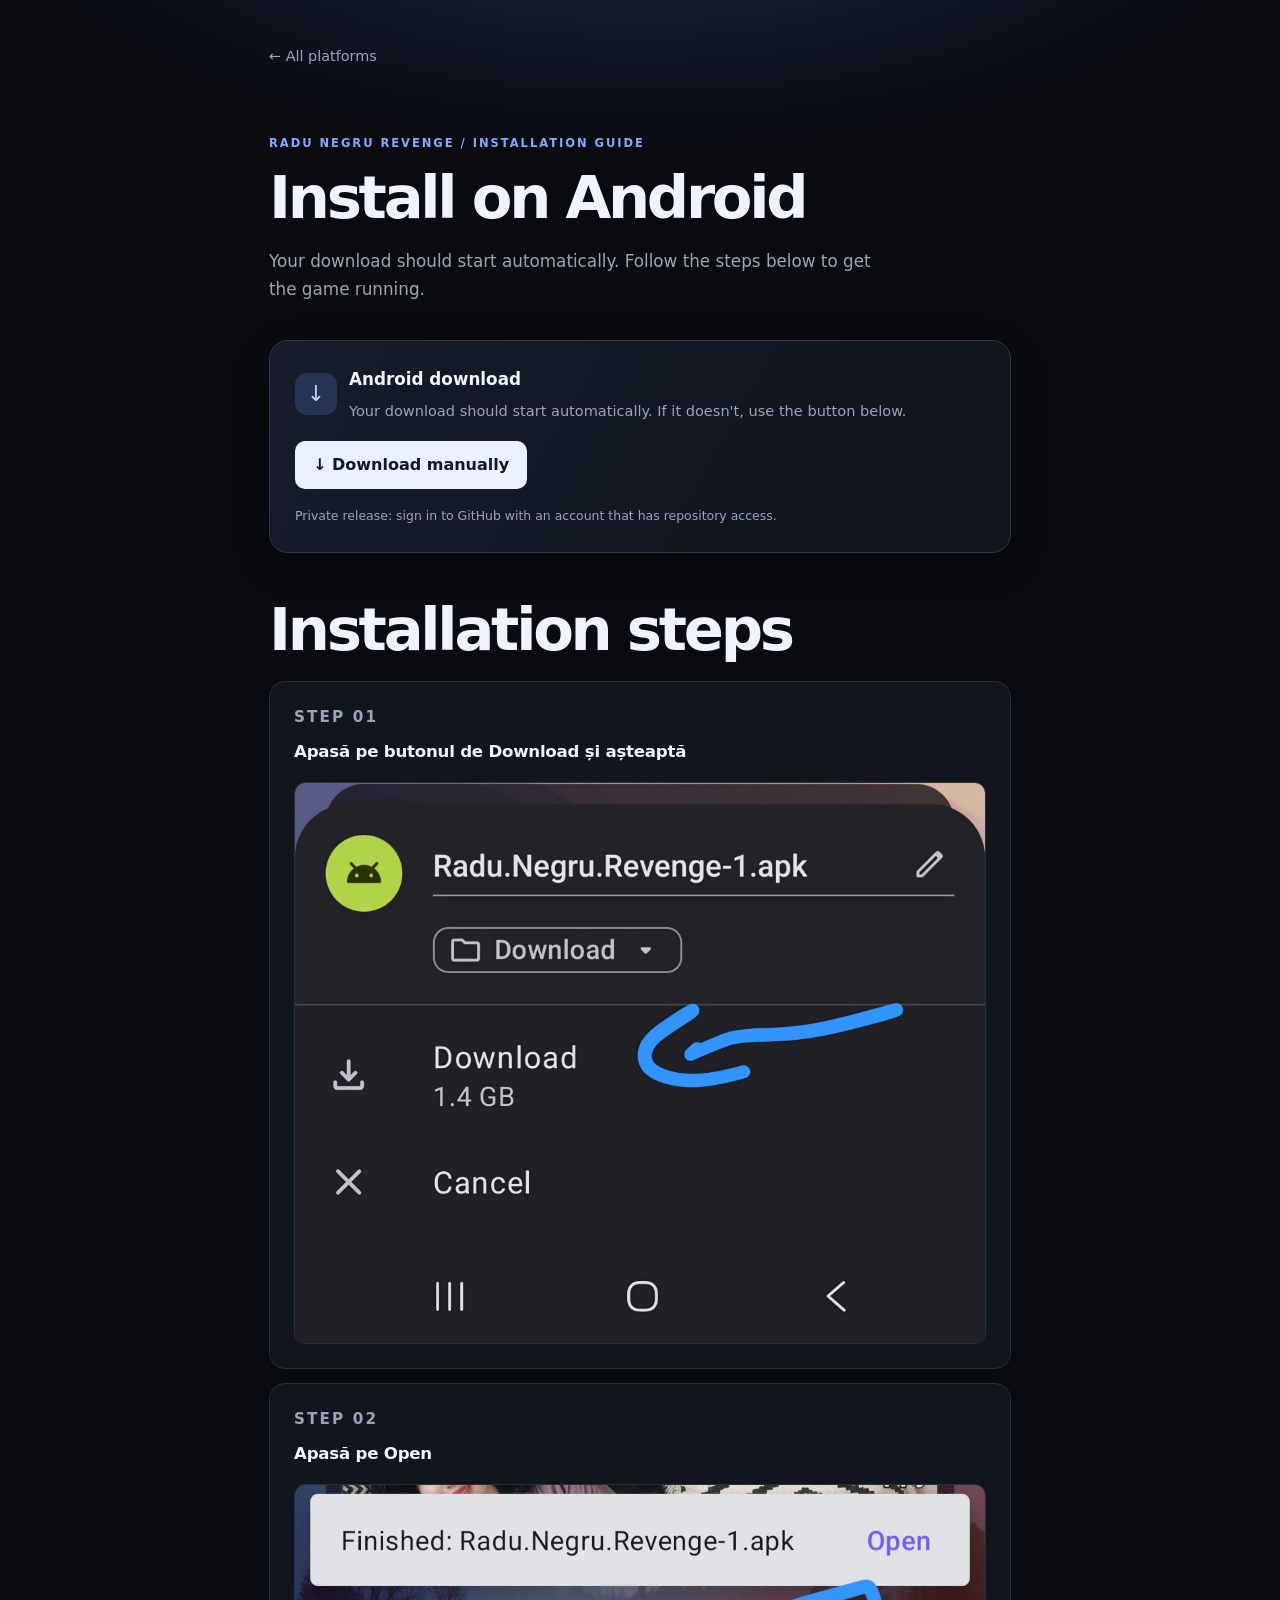
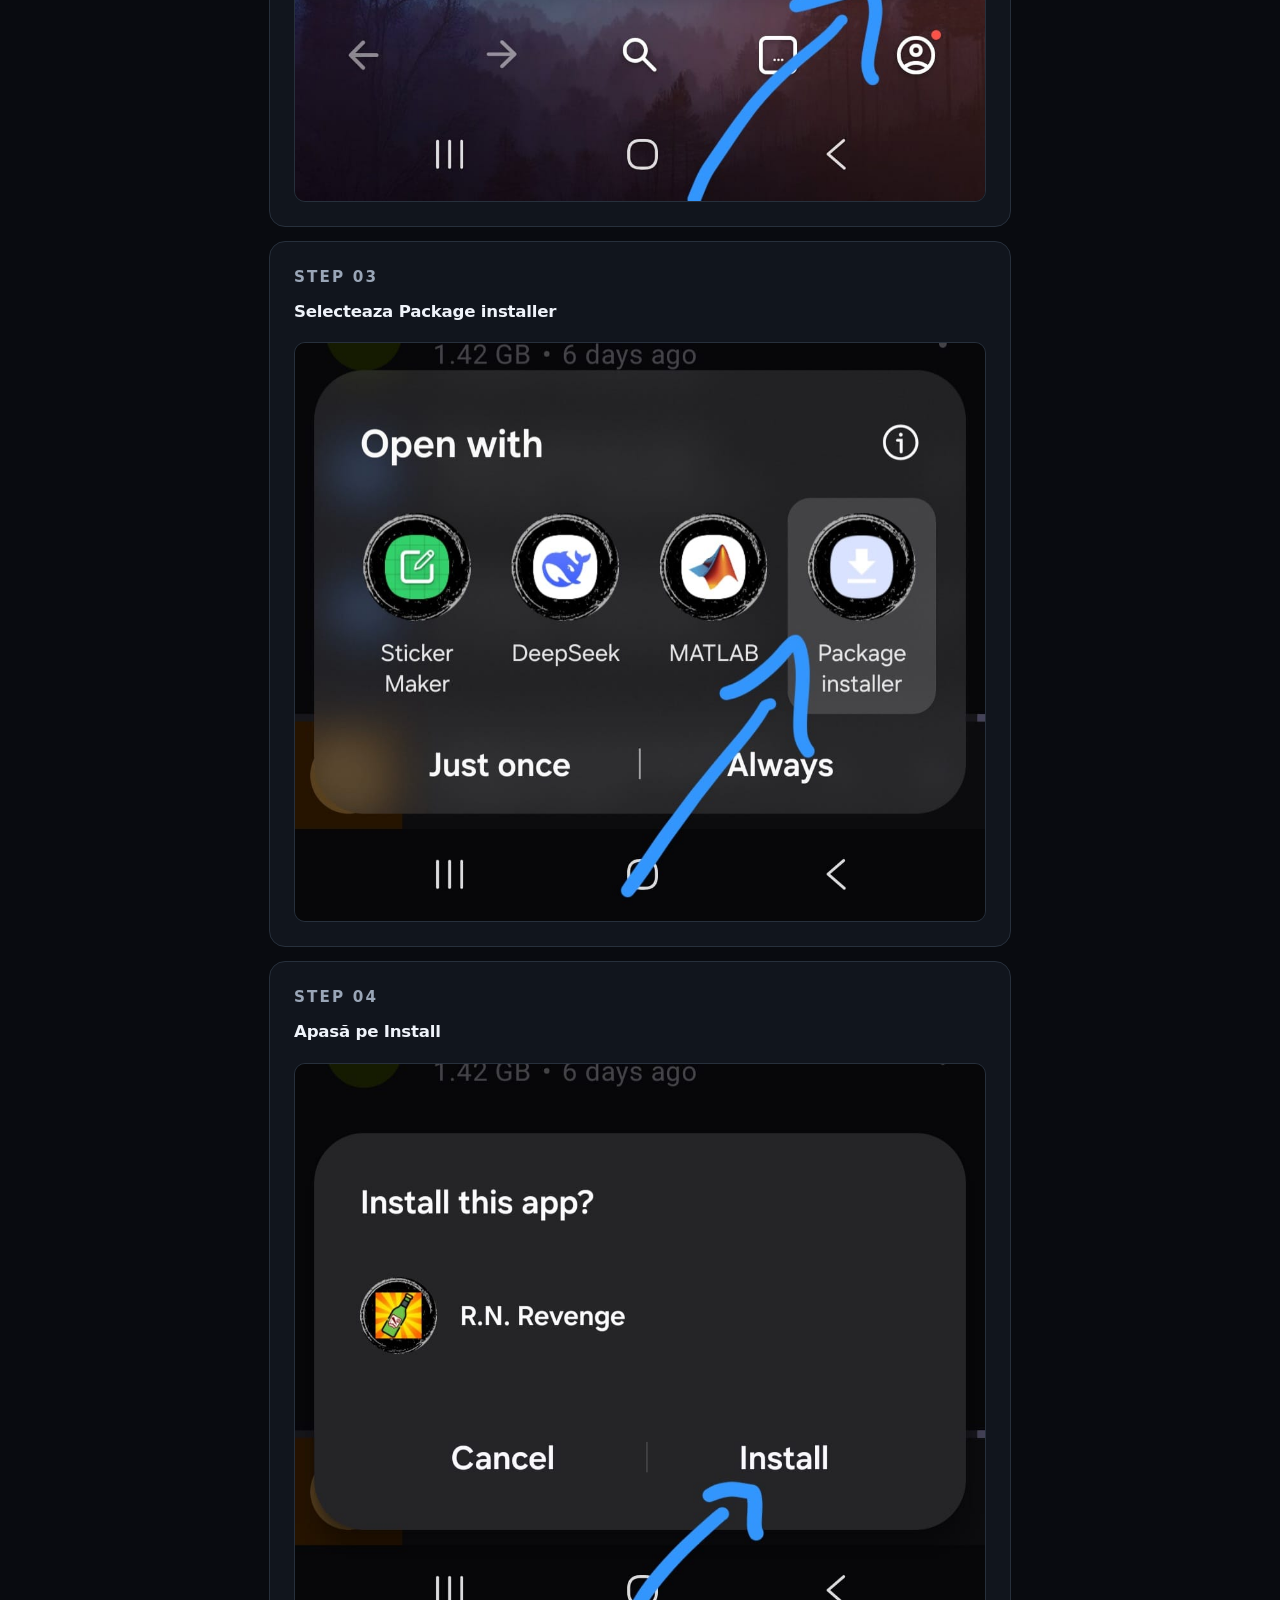
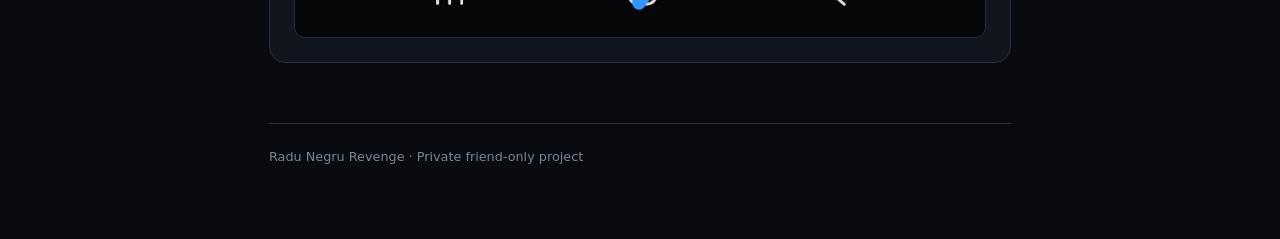
==== docs/android.html @ e07fe4bc "added docs for installation" ====
<!doctype html>
<html lang="en">

<head>
  <meta charset="utf-8">
  <meta name="viewport" content="width=device-width, initial-scale=1">
  <meta name="theme-color" content="#090b10">
  <title>Android installation | Radu Negru Revenge</title>
  <link rel="stylesheet" href="style.css">
  <script src="download.js" defer></script>
</head>

<body data-platform="android">
  <main>
    <nav><a href="index.html">← All platforms</a></nav>
    <p class="eyebrow">Radu Negru Revenge / Installation guide</p>
    <h1>Install on Android</h1>
    <p class="subtitle">Your download should start automatically. Follow the steps below to get the game running.</p>

    <section class="notice" aria-label="Download">
      <div class="notice-top">
        <div class="download-icon" aria-hidden="true">↓</div>
        <div><strong>Android download</strong>
          <p class="status" id="download-status" role="status">Preparing your download…</p>
        </div>
      </div>
      <a id="download-link" class="button" href="#">↓ Download manually</a>
      <small>Private release: sign in to GitHub with an account that has repository access.</small>
    </section>
    <br>
    <h1>Installation steps</h1>
    <!-- EDIT THE STEPS BELOW. Copy a .step block to add another step. -->
    <section class="step">
      <p class="step-num">Step 01</p>
      <h3>Apasă pe butonul de Download și așteaptă</h3>
      <img class="tutorial-image" src="images/android/step1.jpeg" alt="Step 1 screenshot">
    </section>
    <section class="step">
      <p class="step-num">Step 02</p>
      <h3>Apasă pe Open</h3>
      <img class="tutorial-image" src="images/android/step2.jpeg" alt="Step 2 screenshot">
    </section>
    <section class="step">
      <p class="step-num">Step 03</p>
      <h3>Selecteaza Package installer</h3>
      <img class="tutorial-image" src="images/android/step3.jpeg" alt="Step 3 screenshot">
    </section>
    <section class="step">
      <p class="step-num">Step 04</p>
      <h3>Apasă pe Install</h3>
      <img class="tutorial-image" src="images/android/step4.jpeg" alt="Step 4 screenshot">
    </section>
    <footer>Radu Negru Revenge · Private friend-only project</footer>
  </main>
</body>

</html>
---- docs/style.css ----
:root{color-scheme:dark;font-family:Inter,ui-sans-serif,system-ui,-apple-system,"Segoe UI",sans-serif;--bg:#090b10;--panel:#11151d;--panel2:#151b25;--line:#27303c;--text:#eff3fa;--muted:#9aa6b7;--accent:#83aaff}
*{box-sizing:border-box}html{scroll-behavior:smooth}body{margin:0;background:radial-gradient(ellipse 850px 360px at 50% -130px,#1b2744 0%,transparent 80%),var(--bg);color:var(--text);line-height:1.65;min-height:100vh}main{max-width:790px;margin:0 auto;padding:45px 24px 72px}a{color:#a9c5ff}nav{margin-bottom:65px;font-size:.9rem}nav a{text-decoration:none;color:var(--muted)}nav a:hover{color:var(--text)}.eyebrow{font-size:.72rem;letter-spacing:.17em;text-transform:uppercase;color:var(--accent);font-weight:750;margin:0 0 12px}h1{font-size:clamp(2.25rem,6vw,3.7rem);letter-spacing:-.055em;line-height:1.11;margin:0 0 18px}h2{font-size:1.5rem;letter-spacing:-.035em;margin:52px 0 18px}h3{font-size:1.04rem;margin:0 0 8px;letter-spacing:-.014em}p{margin:0 0 14px}.subtitle{color:var(--muted);font-size:1.05rem;max-width:620px}.notice{background:linear-gradient(120deg,#151d2c,#11151d 75%);border:1px solid #303b4e;border-radius:19px;padding:25px;margin:36px 0 18px;box-shadow:0 12px 36px #0003}.notice-top{display:flex;gap:12px;align-items:center;margin-bottom:18px}.download-icon{width:42px;height:42px;display:grid;place-items:center;background:#243452;color:#bfd2ff;border-radius:12px;font-size:22px}.notice strong{font-size:1.05rem}.status{color:var(--muted);font-size:.91rem;margin:5px 0 0}.button{display:inline-flex;align-items:center;justify-content:center;gap:8px;padding:11px 18px;background:#e9f0ff;color:#101827;border-radius:10px;font-weight:750;text-decoration:none;transition:transform .16s,background .16s}.button:hover{background:white;transform:translateY(-1px)}.notice small{display:block;color:var(--muted);font-size:.78rem;margin-top:17px}.step{padding:23px 24px 12px;margin:14px 0;background:var(--panel);border:1px solid var(--line);border-radius:16px}.step p{color:var(--muted);font-size:.95rem}.step-num{font-size:.72rem;text-transform:uppercase;letter-spacing:.14em;font-weight:800;color:var(--accent);margin-bottom:8px}.image-placeholder{min-height:166px;border:1px dashed #455164;color:#7e8a9d;background:repeating-linear-gradient(135deg,#151c27,#151c27 12px,#161e29 12px,#161e29 24px);display:flex;align-items:center;justify-content:center;text-align:center;padding:24px;border-radius:11px;margin:17px 0 12px;font-size:.85rem}.tutorial-image{display:block;max-width:100%;height:auto;margin:17px 0 12px;border:1px solid var(--line);border-radius:11px}.warning{display:inline-block;color:#f9c789;background:#37291b;border:1px solid #6b4a29;border-radius:7px;padding:5px 10px;font-size:.8rem;font-weight:700;margin:9px 0 0}.platforms{display:grid;grid-template-columns:repeat(2,minmax(0,1fr));gap:13px;margin:37px 0}.platform-card{text-decoration:none;color:var(--text);display:flex;align-items:center;justify-content:space-between;padding:20px;border:1px solid var(--line);border-radius:15px;background:var(--panel);transition:transform .16s,border-color .16s,background .16s}.platform-card:hover{transform:translateY(-2px);border-color:#6a85ba;background:var(--panel2)}.platform-card span{color:var(--muted);font-size:.85rem}.platform-card strong{display:block;font-size:1.05rem}footer{margin-top:60px;border-top:1px solid var(--line);padding-top:22px;color:#788698;font-size:.8rem}@media(max-width:540px){main{padding:29px 18px 55px}nav{margin-bottom:48px}.notice{padding:19px}.step{padding:18px}.platforms{grid-template-columns:1fr}h2{margin-top:42px}}
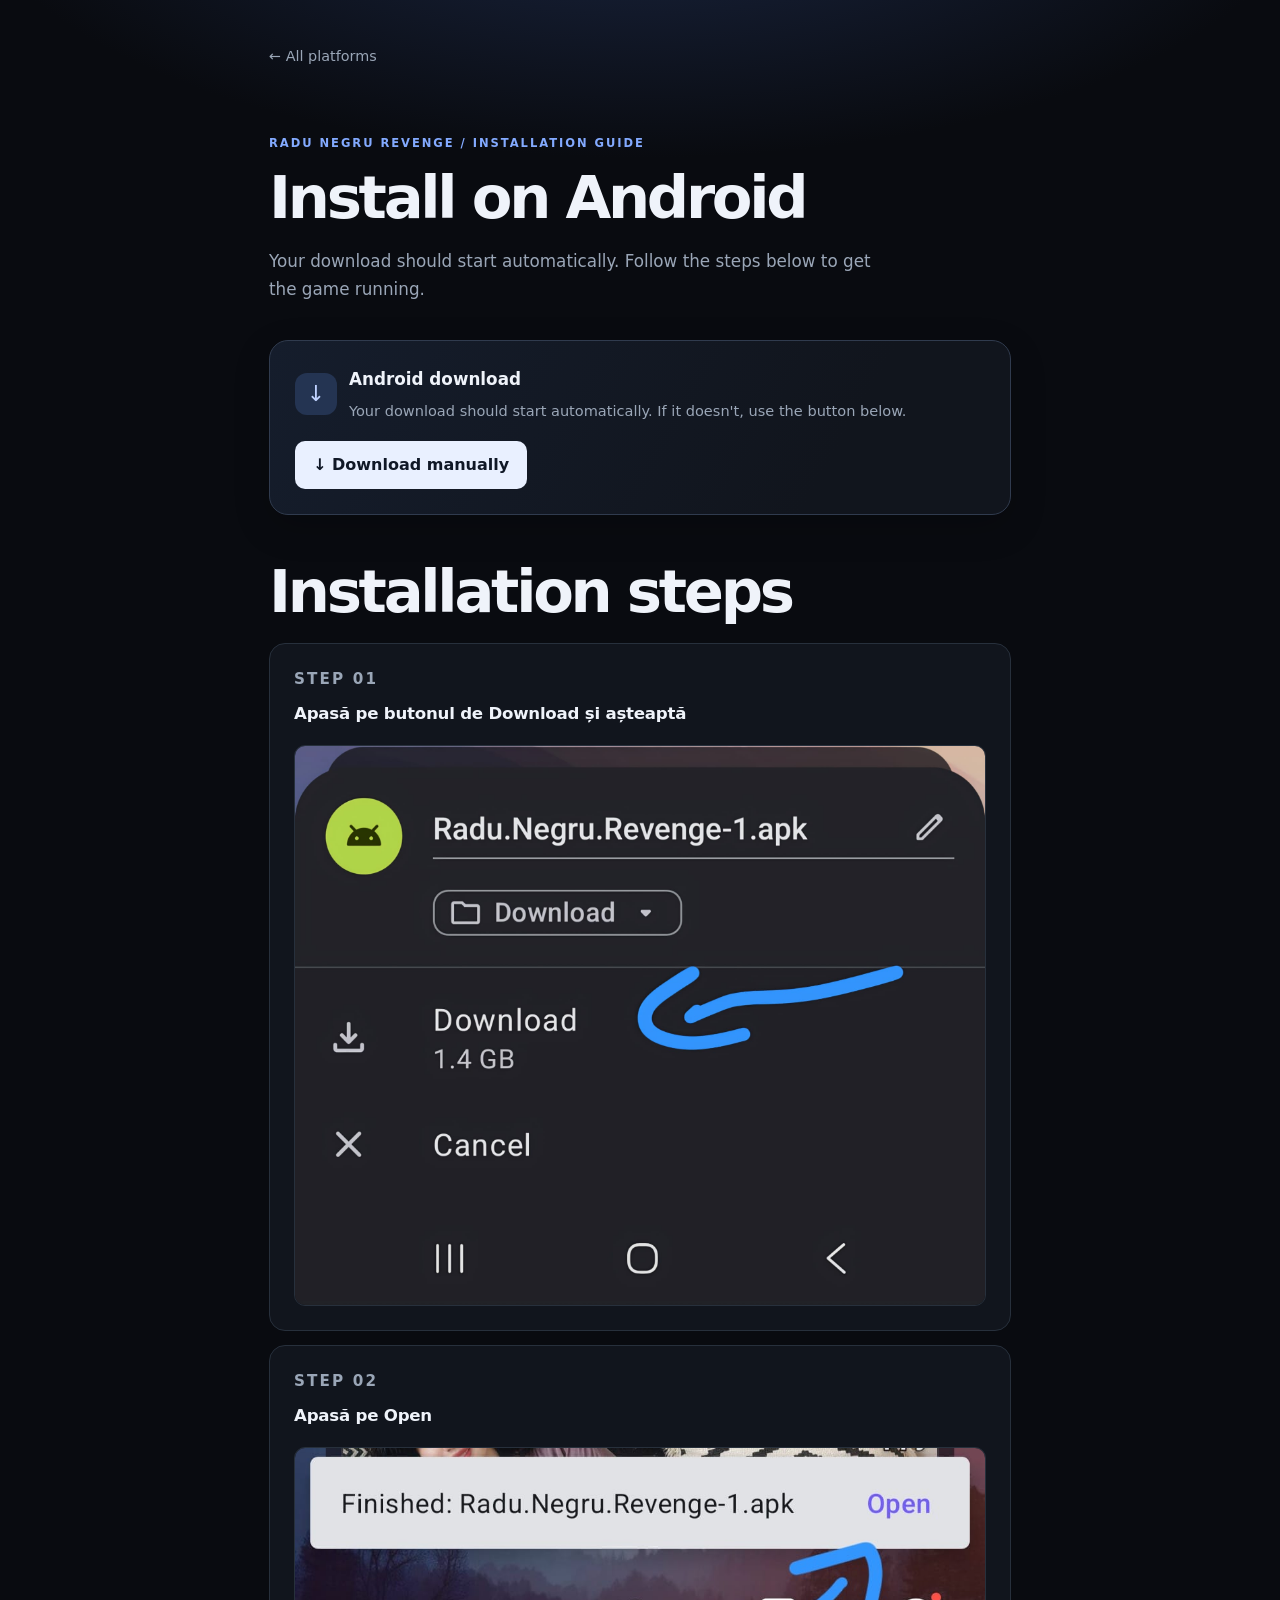
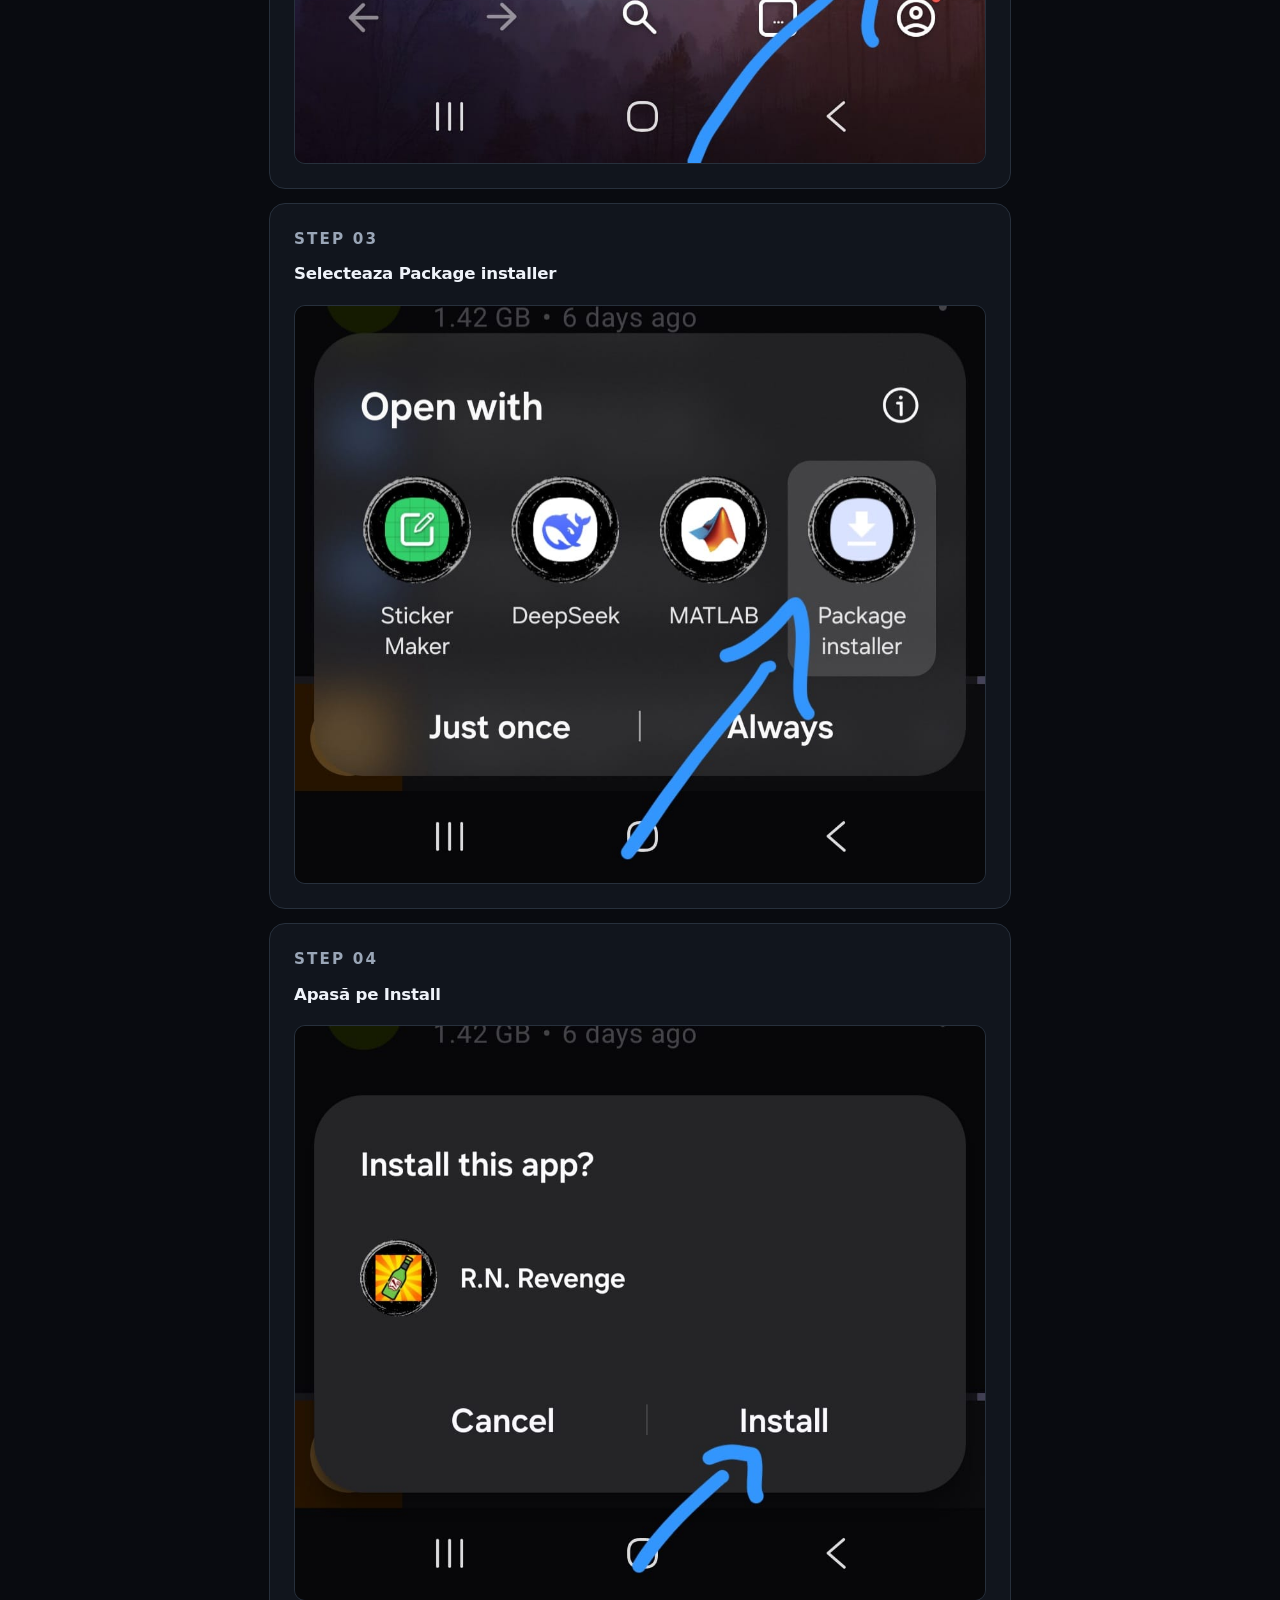
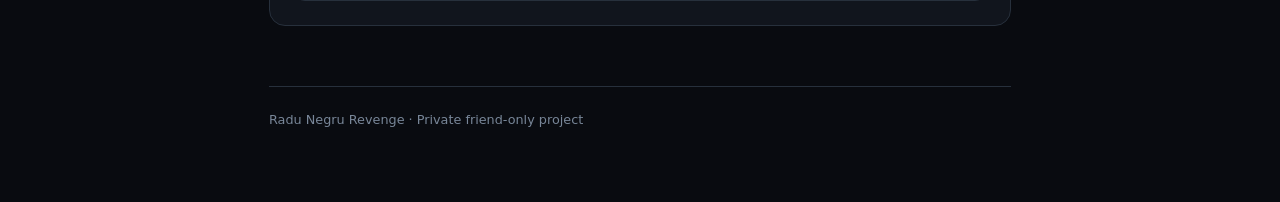
==== commit 58748851: "fixed docs to automatically install game" ====
--- a/docs/android.html
+++ b/docs/android.html
@@ -25,7 +25,7 @@
         </div>
       </div>
       <a id="download-link" class="button" href="#">↓ Download manually</a>
-      <small>Private release: sign in to GitHub with an account that has repository access.</small>
+      
     </section>
     <br>
     <h1>Installation steps</h1>
